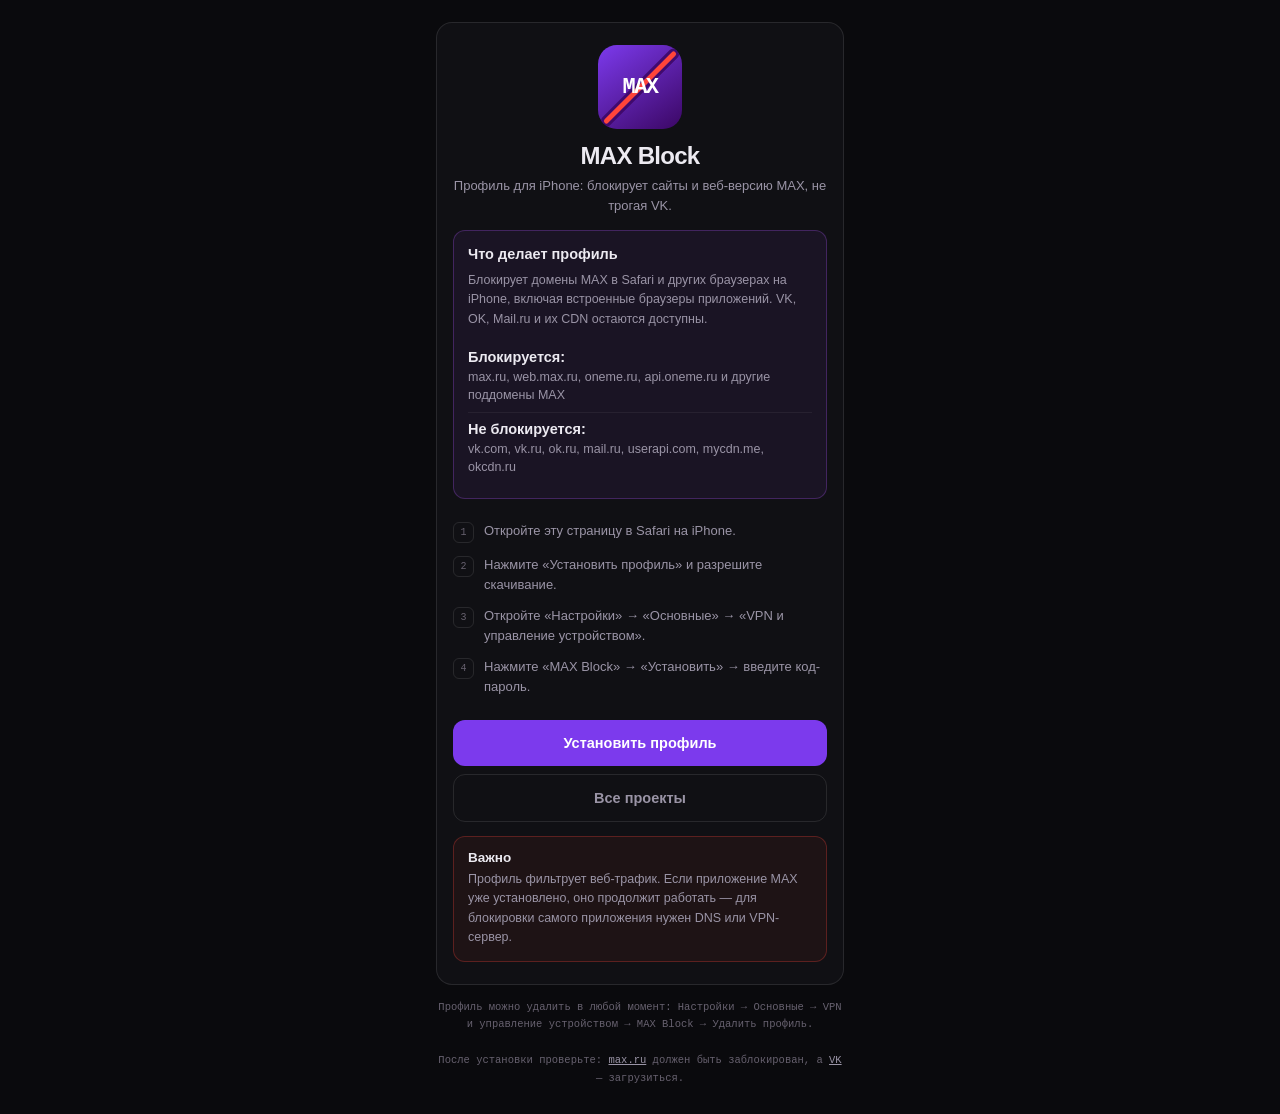
==== templates/max-block.html @ 5eb91ca2 "feat: профиль MAX Block для iPhone (max.ru и oneme.ru, VK не блокируется)" ====
<!DOCTYPE html>
<html lang="ru">
<head>
    <meta charset="UTF-8">
    <meta name="viewport" content="width=device-width, initial-scale=1.0, maximum-scale=1.0, user-scalable=no, viewport-fit=cover">
    <meta name="apple-mobile-web-app-capable" content="yes">
    <meta name="mobile-web-app-capable" content="yes">
    <meta name="apple-mobile-web-app-status-bar-style" content="black-translucent">
    <meta name="apple-mobile-web-app-title" content="MAX Block">
    <meta name="theme-color" content="#0a0a0d">
    <meta http-equiv="Cache-Control" content="no-cache, no-store, must-revalidate">
    <title>MAX Block — профиль для iPhone</title>
    <link rel="apple-touch-icon" href="/static/icon-180.png">
    <link rel="icon" href="/static/icon-180.png" type="image/png">
    <link rel="stylesheet" href="/static/css/install.css">
    <style>
        .hero__mark {
            width: 84px;
            height: 84px;
            display: grid;
            place-items: center;
            margin: 0 auto;
            position: relative;
            overflow: hidden;
            border-radius: 19px;
            background: linear-gradient(145deg, #7c3aed, #3b0764);
            color: #fff;
            font-family: var(--mono);
            font-size: 22px;
            font-weight: 700;
            letter-spacing: -.07em;
        }
        .hero__mark::after {
            content: "";
            position: absolute;
            left: -8px;
            right: -8px;
            top: 50%;
            height: 5px;
            margin-top: -2px;
            border-radius: 3px;
            background: #ff453a;
            transform: rotate(-45deg);
            box-shadow: 0 0 0 3px rgba(59, 7, 100, .85);
        }
        .hero__mark span { position: relative; z-index: 1; }
        .list {
            margin: 12px 0 0;
            padding: 0;
            list-style: none;
            text-align: left;
        }
        .list li {
            padding: 7px 0;
            border-top: 1px solid var(--line-2);
            font-size: 12.5px;
            line-height: 1.5;
            color: var(--dim);
        }
        .list li:first-child { border-top: 0; }
        .list b { color: var(--ink); font-weight: 600; }
        .warn {
            margin-top: 14px;
            padding: 13px 14px;
            border: 1px solid rgba(255, 69, 58, .28);
            border-radius: 12px;
            background: rgba(255, 69, 58, .06);
            text-align: left;
        }
        .warn b { display: block; font-size: 13.5px; font-weight: 650; }
        .warn p { margin-top: 5px; font-size: 12.5px; line-height: 1.55; color: var(--dim); }
        .note a { color: var(--dim); }
    </style>
</head>
<body>
    <div class="wrap">
        <section class="hero">
            <div class="hero__mark"><span>MAX</span></div>
            <h1>MAX Block</h1>
            <p>Профиль для iPhone: блокирует сайты и веб-версию MAX, не трогая VK.</p>

            <div class="ask">
                <b>Что делает профиль</b>
                <p>Блокирует домены MAX в Safari и других браузерах на iPhone, включая встроенные браузеры приложений. VK, OK, Mail.ru и их CDN остаются доступны.</p>
                <ul class="list">
                    <li><b>Блокируется:</b> max.ru, web.max.ru, oneme.ru, api.oneme.ru и другие поддомены MAX</li>
                    <li><b>Не блокируется:</b> vk.com, vk.ru, ok.ru, mail.ru, userapi.com, mycdn.me, okcdn.ru</li>
                </ul>
            </div>

            <ol class="steps">
                <li>Откройте эту страницу в Safari на iPhone.</li>
                <li>Нажмите «Установить профиль» и разрешите скачивание.</li>
                <li>Откройте «Настройки» → «Основные» → «VPN и управление устройством».</li>
                <li>Нажмите «MAX Block» → «Установить» → введите код-пароль.</li>
            </ol>

            <a class="btn" href="max-block.mobileconfig">Установить профиль</a>
            <a class="btn ghost" href="/">Все проекты</a>

            <div class="warn">
                <b>Важно</b>
                <p>Профиль фильтрует веб-трафик. Если приложение MAX уже установлено, оно продолжит работать — для блокировки самого приложения нужен DNS или VPN-сервер.</p>
            </div>
        </section>

        <p class="note">
            Профиль можно удалить в любой момент: Настройки → Основные → VPN и управление устройством → MAX Block → Удалить профиль.<br><br>
            После установки проверьте: <a href="https://max.ru/" target="_blank" rel="noopener">max.ru</a> должен быть заблокирован, а <a href="https://vk.ru/" target="_blank" rel="noopener">VK</a> — загрузиться.
        </p>
    </div>
</body>
</html>
---- static/css/install.css ----
:root {
  --bg: #0a0a0d;
  --panel: #101014;
  --line: rgba(255, 255, 255, .10);
  --line-2: rgba(255, 255, 255, .055);
  --ink: #eceaf1;
  --dim: #9a94a6;
  --faint: #67616f;
  --accent: #a855f7;
  --mono: ui-monospace, "SF Mono", SFMono-Regular, Menlo, Consolas, monospace;
  --sans: -apple-system, BlinkMacSystemFont, "SF Pro Text", "Segoe UI", Roboto, sans-serif;
}

* { margin: 0; padding: 0; box-sizing: border-box; -webkit-tap-highlight-color: transparent; }

html { background: var(--bg); }

body {
  min-height: 100vh;
  min-height: 100dvh;
  display: flex;
  justify-content: center;
  background: var(--bg);
  color: var(--ink);
  font-family: var(--sans);
  -webkit-font-smoothing: antialiased;
}

.wrap {
  width: 100%;
  max-width: 440px;
  padding: calc(env(safe-area-inset-top, 0px) + 22px) 16px calc(env(safe-area-inset-bottom, 0px) + 26px);
}

.switch {
  display: flex;
  gap: 4px;
  padding: 4px;
  margin-bottom: 18px;
  border: 1px solid var(--line);
  border-radius: 13px;
  background: var(--panel);
}

.switch a {
  flex: 1;
  padding: 10px 8px;
  border-radius: 9px;
  color: var(--dim);
  font-size: 13.5px;
  font-weight: 600;
  text-align: center;
  text-decoration: none;
}

.switch a[aria-current="page"] {
  color: var(--ink);
  background: rgba(168, 85, 247, .16);
}

.hero {
  padding: 22px 16px;
  border: 1px solid var(--line);
  border-radius: 16px;
  background: var(--panel);
  text-align: center;
}

.hero__ic {
  width: 84px;
  height: 84px;
  border-radius: 19px;
}

.hero h1 {
  margin-top: 13px;
  font-size: 24px;
  font-weight: 700;
  letter-spacing: -.03em;
}

.hero p {
  margin-top: 6px;
  font-size: 13px;
  line-height: 1.55;
  color: var(--dim);
}

.ask {
  margin-top: 14px;
  padding: 14px;
  border: 1px solid rgba(168, 85, 247, .28);
  border-radius: 12px;
  background: rgba(168, 85, 247, .07);
  text-align: left;
}

.ask b {
  display: block;
  font-size: 14.5px;
  line-height: 1.35;
  font-weight: 650;
}

.ask p {
  margin-top: 6px;
  font-size: 12.5px;
  line-height: 1.55;
  color: var(--dim);
}

.steps {
  margin-top: 16px;
  padding: 0;
  list-style: none;
  counter-reset: s;
  text-align: left;
}

.steps li {
  counter-increment: s;
  display: flex;
  gap: 10px;
  padding: 6px 0;
  font-size: 13px;
  line-height: 1.5;
  color: var(--dim);
}

.steps li::before {
  content: counter(s);
  width: 19px;
  height: 19px;
  flex: 0 0 auto;
  display: grid;
  place-items: center;
  margin-top: 1px;
  border: 1px solid var(--line);
  border-radius: 6px;
  font-family: var(--mono);
  font-size: 10px;
  color: var(--faint);
}

.btn {
  display: flex;
  align-items: center;
  justify-content: center;
  margin-top: 18px;
  padding: 15px;
  border-radius: 12px;
  color: #fff;
  font-size: 14.5px;
  font-weight: 650;
  text-align: center;
  text-decoration: none;
  background: #7c3aed;
}

.btn:active { background: #6d28d9; }

.btn.ghost {
  margin-top: 8px;
  color: var(--dim);
  background: transparent;
  border: 1px solid var(--line);
}

.btn.ghost:active { background: rgba(255, 255, 255, .04); }

.note {
  margin-top: 14px;
  padding: 0 2px;
  font-family: var(--mono);
  font-size: 10.5px;
  line-height: 1.7;
  color: var(--faint);
  text-align: center;
}

.note a { color: var(--faint); }
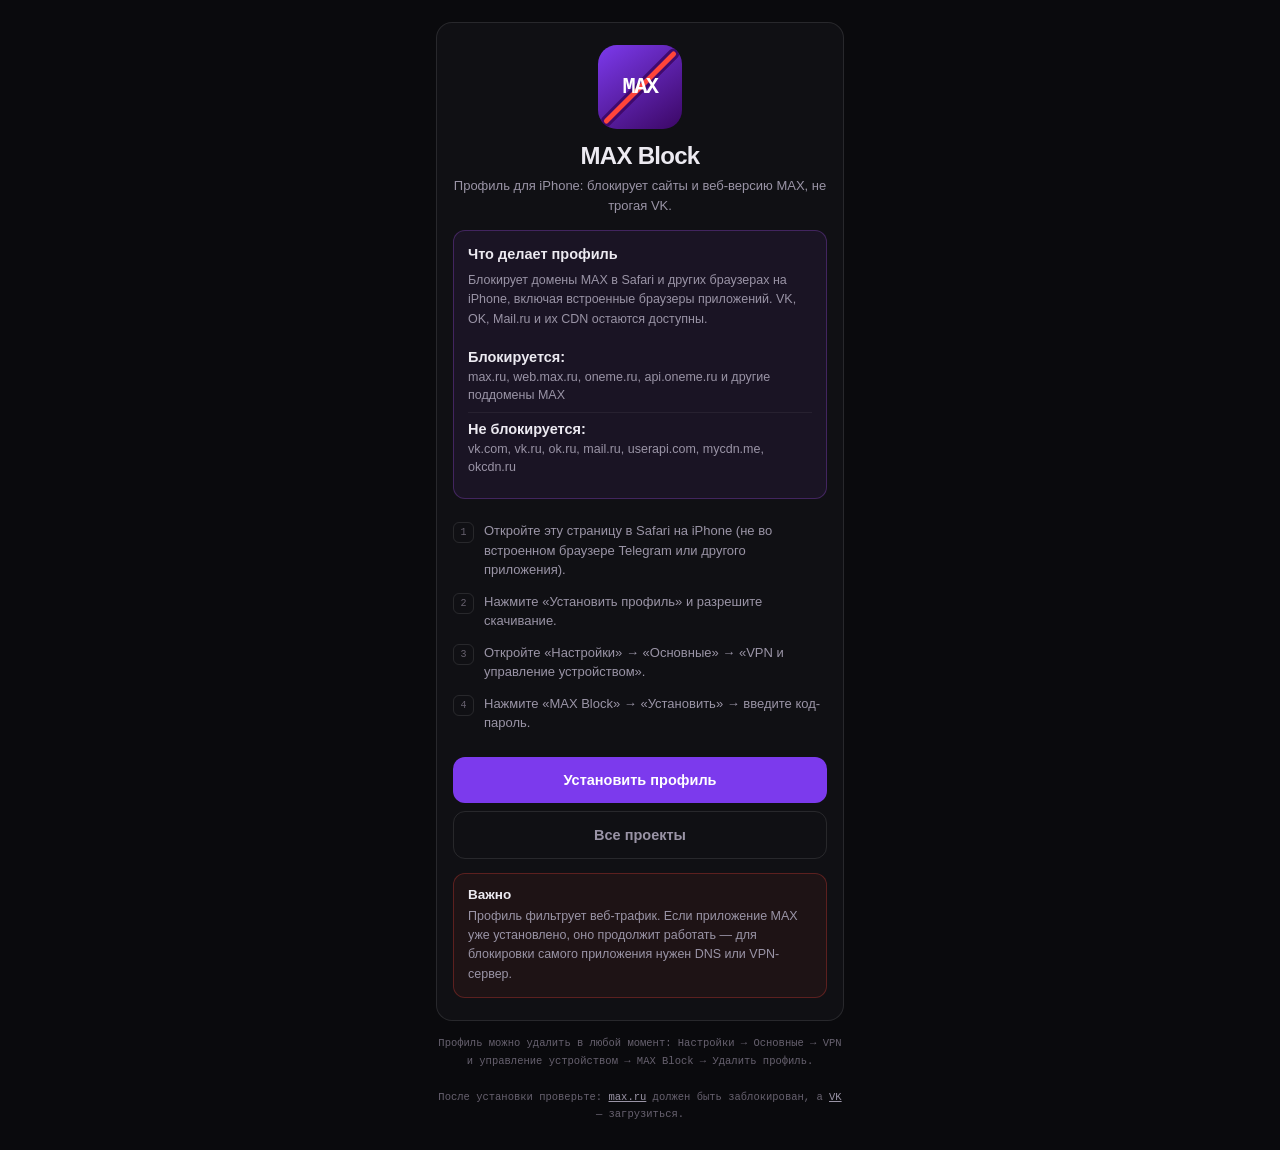
==== commit cc71860c: "copy: уточнить установку профиля только через Safari" ====
--- a/templates/max-block.html
+++ b/templates/max-block.html
@@ -89,13 +89,13 @@
             </div>
 
             <ol class="steps">
-                <li>Откройте эту страницу в Safari на iPhone.</li>
+                <li>Откройте эту страницу в Safari на iPhone (не во встроенном браузере Telegram или другого приложения).</li>
                 <li>Нажмите «Установить профиль» и разрешите скачивание.</li>
                 <li>Откройте «Настройки» → «Основные» → «VPN и управление устройством».</li>
                 <li>Нажмите «MAX Block» → «Установить» → введите код-пароль.</li>
             </ol>
 
-            <a class="btn" href="max-block.mobileconfig">Установить профиль</a>
+            <a class="btn" id="install-profile" href="max-block.mobileconfig">Установить профиль</a>
             <a class="btn ghost" href="/">Все проекты</a>
 
             <div class="warn">
@@ -109,5 +109,42 @@
             После установки проверьте: <a href="https://max.ru/" target="_blank" rel="noopener">max.ru</a> должен быть заблокирован, а <a href="https://vk.ru/" target="_blank" rel="noopener">VK</a> — загрузиться.
         </p>
     </div>
+
+    <script>
+    (function () {
+        var link = document.getElementById('install-profile');
+        if (!link || !('serviceWorker' in navigator)) return;
+
+        // Регистрируем заранее, чтобы к моменту нажатия worker уже контролировал страницу.
+        var ready = navigator.serviceWorker.register('sw.js').catch(function () { return null; });
+
+        link.addEventListener('click', function (event) {
+            // Worker активен — обычный переход по ссылке, ничего не меняем.
+            if (navigator.serviceWorker.controller) return;
+            // Браузер не поддерживает worker — пусть сработает обычная ссылка.
+            if (!ready) return;
+
+            // Первый визит: сначала активируем worker, затем переходим к профилю.
+            event.preventDefault();
+            ready.then(function () {
+                var done = false;
+                function go() {
+                    if (done) return;
+                    done = true;
+                    window.location.href = link.href;
+                }
+                if (navigator.serviceWorker.controller) {
+                    go();
+                    return;
+                }
+                navigator.serviceWorker.addEventListener('controllerchange', go);
+                navigator.serviceWorker.ready.then(function () {
+                    if (navigator.serviceWorker.controller) go();
+                });
+                setTimeout(go, 3000);
+            });
+        });
+    })();
+    </script>
 </body>
 </html>
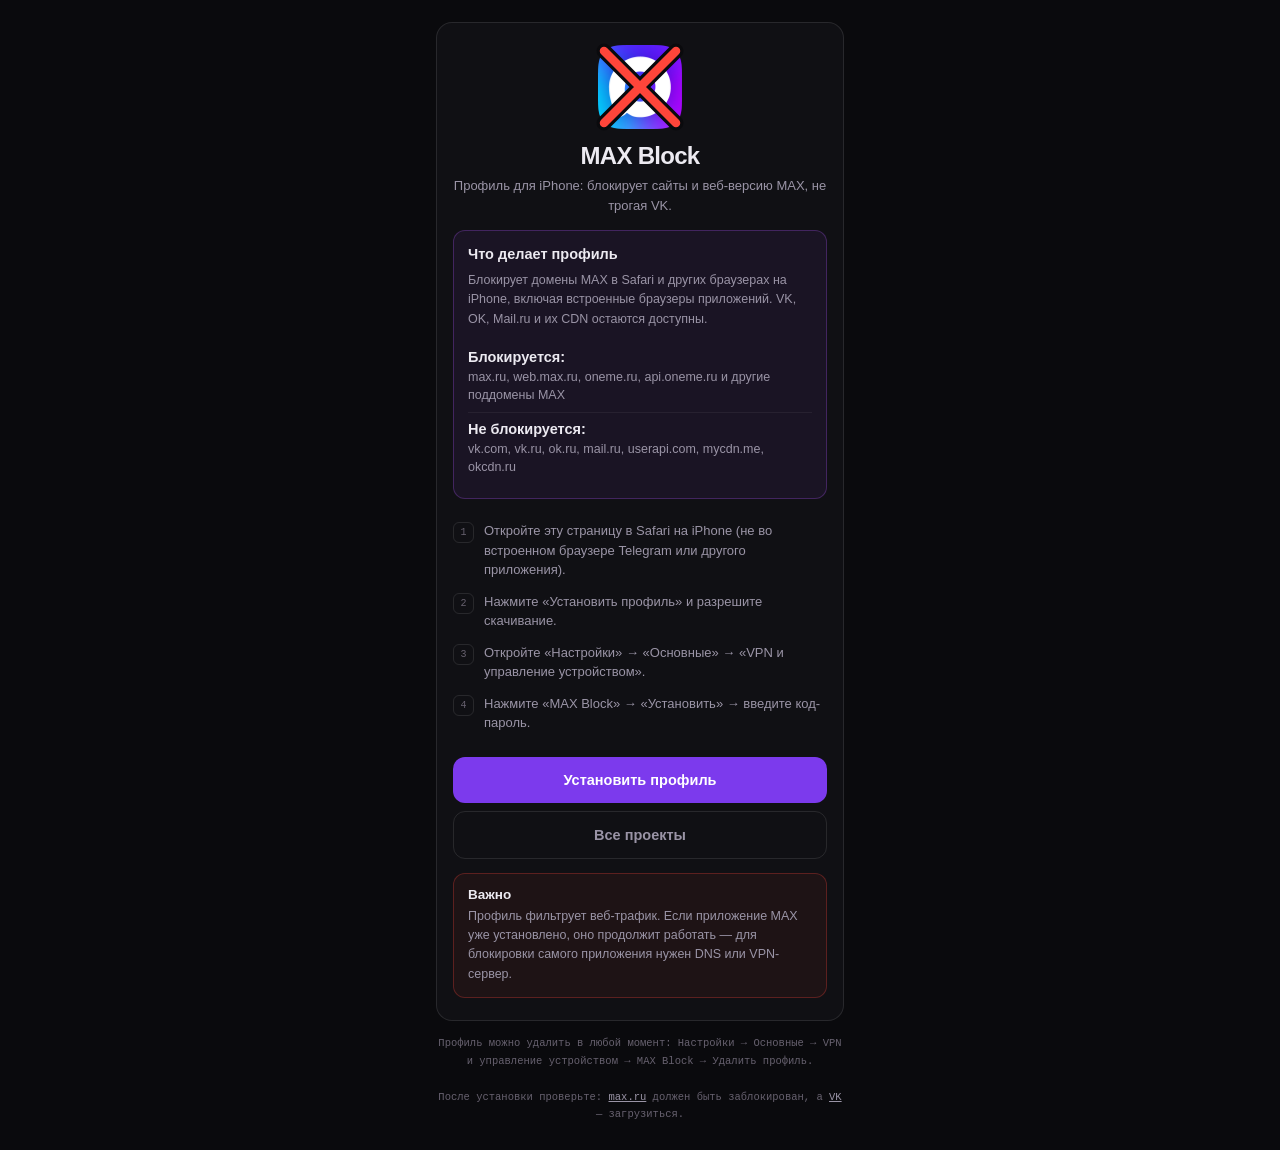
==== commit f702eb48: "style: настоящая иконка MAX с красным крестом на странице установки" ====
--- a/templates/max-block.html
+++ b/templates/max-block.html
@@ -17,33 +17,22 @@
         .hero__mark {
             width: 84px;
             height: 84px;
-            display: grid;
-            place-items: center;
             margin: 0 auto;
             position: relative;
-            overflow: hidden;
+        }
+        .hero__mark img {
+            display: block;
+            width: 100%;
+            height: 100%;
             border-radius: 19px;
-            background: linear-gradient(145deg, #7c3aed, #3b0764);
-            color: #fff;
-            font-family: var(--mono);
-            font-size: 22px;
-            font-weight: 700;
-            letter-spacing: -.07em;
         }
-        .hero__mark::after {
-            content: "";
+        .hero__mark .hero__cross {
             position: absolute;
-            left: -8px;
-            right: -8px;
-            top: 50%;
-            height: 5px;
-            margin-top: -2px;
-            border-radius: 3px;
-            background: #ff453a;
-            transform: rotate(-45deg);
-            box-shadow: 0 0 0 3px rgba(59, 7, 100, .85);
+            inset: -8px;
+            width: calc(100% + 16px);
+            height: calc(100% + 16px);
+            pointer-events: none;
         }
-        .hero__mark span { position: relative; z-index: 1; }
         .list {
             margin: 12px 0 0;
             padding: 0;
@@ -75,7 +64,13 @@
 <body>
     <div class="wrap">
         <section class="hero">
-            <div class="hero__mark"><span>MAX</span></div>
+            <div class="hero__mark" role="img" aria-label="MAX заблокирован">
+                <img src="/static/max-icon.png" alt="">
+                <svg class="hero__cross" viewBox="0 0 100 100" aria-hidden="true">
+                    <path d="M14 14 L86 86 M86 14 L14 86" fill="none" stroke="#0a0a0d" stroke-width="15" stroke-linecap="round"/>
+                    <path d="M14 14 L86 86 M86 14 L14 86" fill="none" stroke="#ff453a" stroke-width="8.5" stroke-linecap="round"/>
+                </svg>
+            </div>
             <h1>MAX Block</h1>
             <p>Профиль для iPhone: блокирует сайты и веб-версию MAX, не трогая VK.</p>
 
